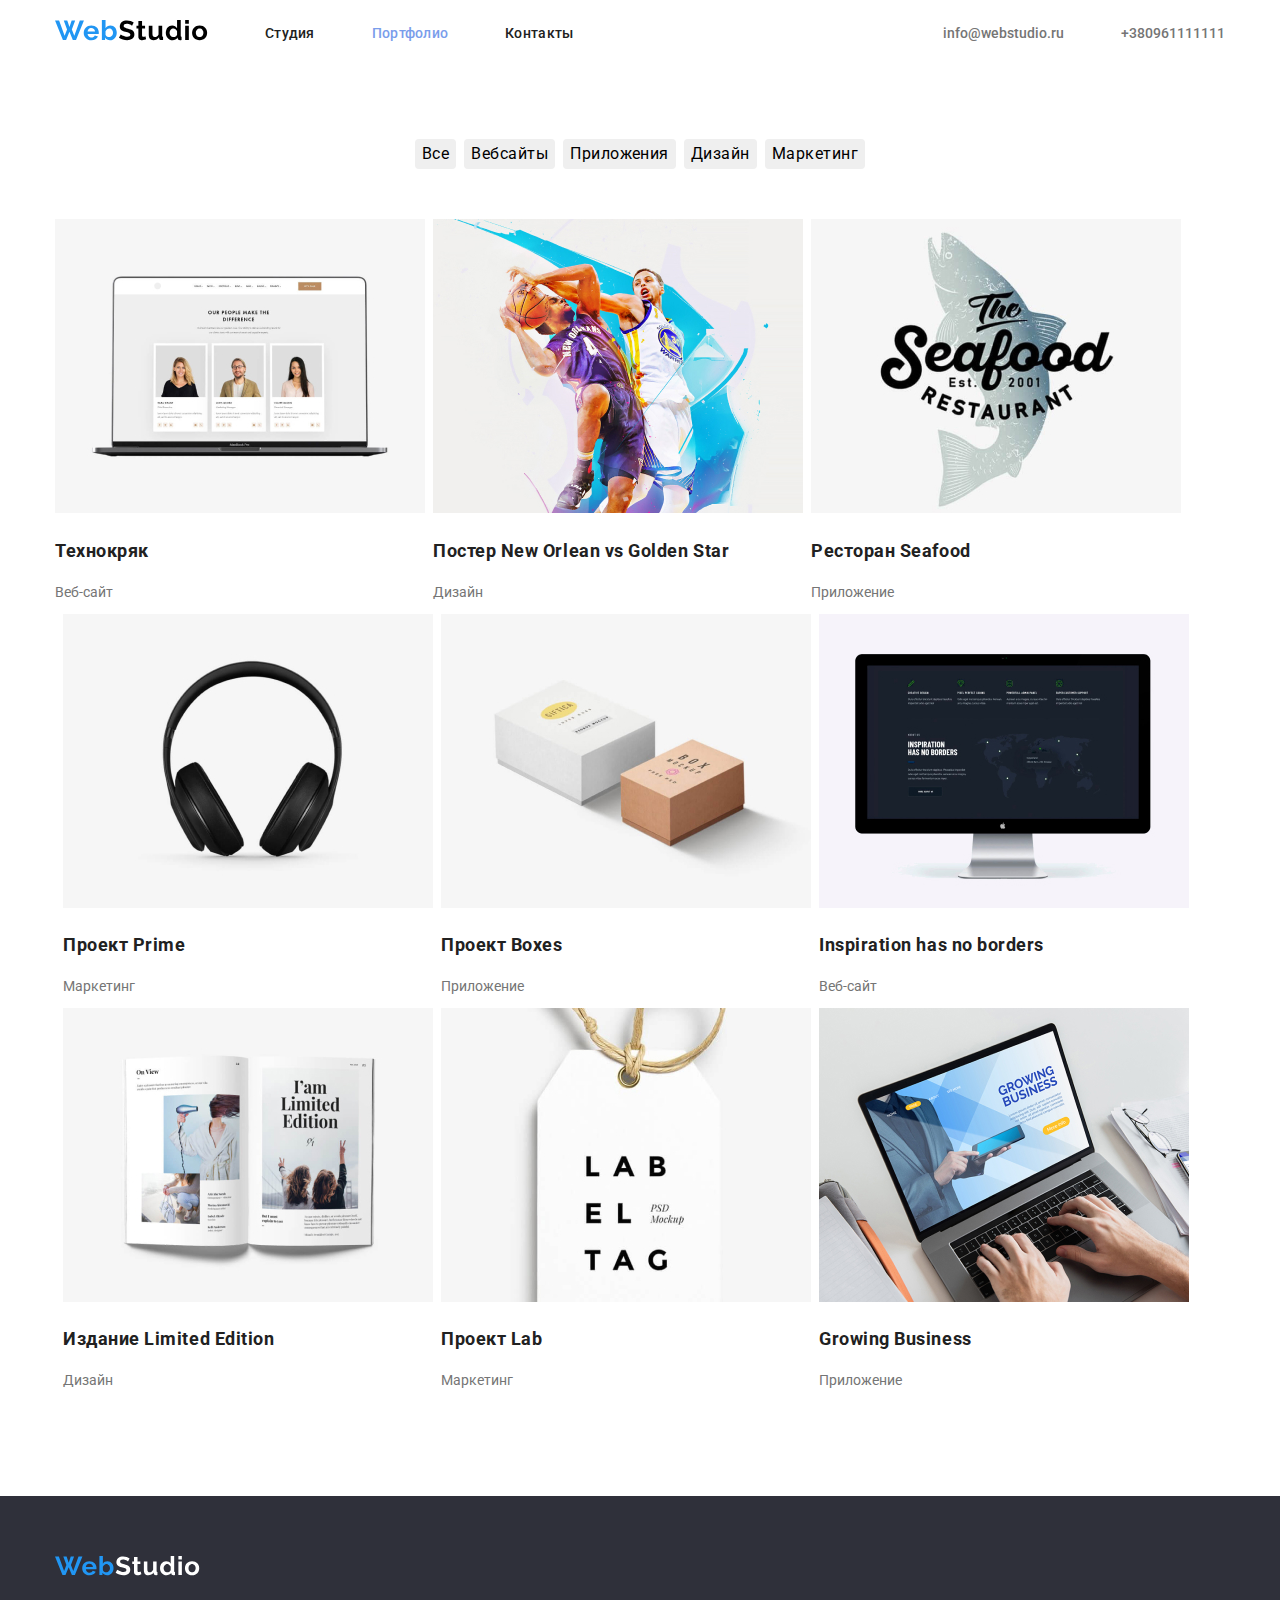
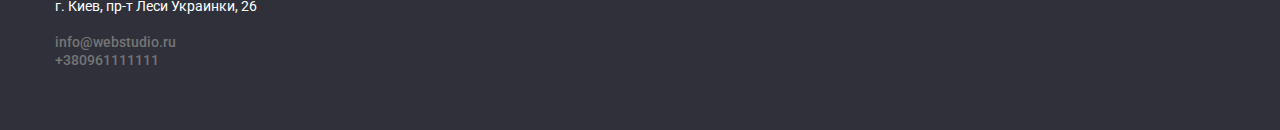
==== portfolio.html @ 3e4b804b "studio pages" ====
<!DOCTYPE html>
<html lang="en">
  <head>
    <meta charset="UTF-8" />
    <meta name="viewport" content="width=device-width, initial-scale=1.0" />
    <link
      rel="stylesheet"
      href="https://cdnjs.cloudflare.com/ajax/libs/modern-normalize/0.7.0/modern-normalize.min.css"
    />
    <link rel="stylesheet" href="./css/style.css" />
    <link
      href="https://fonts.googleapis.com/css2?family=Raleway:wght@700&family=Roboto:wght@400;500;700;900&display=swap"
        rel="stylesheet">
   
    <title>Portfolio</title>
  </head>
  <body>
    <!--Header-->
    <header>
      <div class="container menu-nav">
        <nav class="menu-nav">
    
          <ul class="navigation main-nav">
            <li class="item"> <a href=./index.html><img src="./images/WebStudio.svg" width="153" alt="logo" /></a></li>
            <li class="item"><a class="link" href=./index.html> Студия</a></li>
            <li class="item"><a class="link current" href=./portfolio.html>Портфолио</a></li>
            <li class="item"><a class="link" href="Контакты">Контакты</a></li>
          </ul>
        </nav>
    
    
        <ul class="contacts-nav">
          <li class="item">
            <a class="link-address" href="mailto:info@webstudio.ru">info@webstudio.ru</a>
          </li>
          <li class="item">
            <a class="link-address" href="tel:+380961111111">+380961111111</a>
          </li>
        </ul>
      </div>
      </div>
    </header>
    <!--main content-->
    <main>
      <!--section1-->
      <div class="container">
      <section class="portfolio-page">   
        <ul class="portfolio-button">
          <li class="item-button">
            <button class="button-portfolio">Все</button>
          </li>
          <li class="item-button">
            <button class="button-portfolio">Вебсайты</button>
          </li>
          <li class="item-button">
            <button class="button-portfolio">Приложения</button>
          </li>
          <li class="item-button">
            <button class="button-portfolio">Дизайн</button>
          </li>
          <li class="item-button">
            <button class="button-portfolio">Маркетинг</button>
          </li>
        </ul>

        <ul class="portfolio-list">
          <li class="item-button">
            <a class="portfolio-link" href=""
              ><img src="./images/img8.jpg" width="370" alt="card1"
            />
            <h2 class="portfolio-header">Технокряк</h2>
            <p>Веб-сайт</p></a>
          </li>

          <li class="item-button">
            <a class="portfolio-link" href=""
              ><img src="./images/img9.jpg" width="370" alt="card2"
            />

            <h2 class="portfolio-header">Постер New Orlean vs Golden Star</h2>
            <p>Дизайн</p></a>
          </li>

          <li class="item-button">
            <a class="portfolio-link" href=""
              ><img src="./images/img10.jpg" width="370" alt="card3"
            />

            <h2 class="portfolio-header">Ресторан Seafood</h2>
            <p>Приложение</p></a>
          </li>

          <li class="item-button">
            <a class="portfolio-link" href=""
              ><img src="./images/img11.jpg" width="370" alt="card4"
            />
            <h2 class="portfolio-header">Проект Prime</h2>
            <p>Маркетинг</p></a>
          </li>
          <li class="item-button"> 
            <a class="portfolio-link" href=""
              ><img src="./images/img12.jpg" width="370" alt="card5"
            />
            <h2 class="portfolio-header">Проект Boxes</h2>
            <p>Приложение</p></a>
          </li>
          <li class="item-button">
            <a class="portfolio-link" href=""
              ><img src="./images/img13.jpg" width="370" alt="card6"
            />
            <h2 class="portfolio-header">Inspiration has no borders</h2>
            <p>Веб-сайт</p></a>
          </li>
          <li class="item-button">
            <a class="portfolio-link" href=""
              ><img src="./images/img14.jpg" width="370" alt="card7"
            />
            <h2 class="portfolio-header">Издание Limited Edition</h2>
            <p>Дизайн</p></a>
          </li>
          <li class="item-button">
            <a class="portfolio-link" href=""
              ><img src="./images/img15.jpg" width="370" alt="card8"
            />
            <h2 class="portfolio-header">Проект Lab</h2>
            <p>Маркетинг</p></a>
          </li>
          <li class="item-button"> 
            <a class="portfolio-link" href=""
              ><img src="./images/img16.jpg" width="370" alt="card9"
            />
            <h2 class="portfolio-header">Growing Business</h2>
            <p>Приложение</p></a>
          </li>
        </ul>
      </section>
    </div>
    </main>
    <footer>
      <div class="container">
      <a href=./index.html
        ><img src="./images/WebStudiofooter.svg" width="145" alt="logo" />
      </a>
      <br>
      <address>
      <p class="footer-address">
        г. Киев, пр-т Леси Украинки, 26
      </p>
        <a class="link-address" href="mailto:info@webstudio.ru"
          >info@webstudio.ru</a
        >
        <br>
        <a class="link-address" href="tel:+380961111111">+380961111111</a>
      </address>
      </div>
    </footer>
  </body>
</html>
---- css/style.css ----
:root {
  --black-color: #212121;
  --white-color: #ffffff;
  --blue-color: #7a9deb;
  --grey-color: #757575;
  --dark-color: #2f303a;
  --background-color: #e5e5e5;
}

header {
  background-color: var(--white-color);
}
.navigation .link {
  color: var(--black-color);
  font-size: 14px;
  line-height: 1.14;
  font-weight: 500;
  letter-spacing: 0.02em;
  text-decoration: none;
}
.item:not(:last-child) {
  margin-right: 57px;
}

.link.current {
  color: var(--blue-color);
}

.link:hover,
.link:focus,
.link-address:hover,
.link-address:focus {
  color: var(--blue-color);
}

.link-address {
  color: var(--grey-color);
  font-weight: 500;
  font-size: 14px;
  line-height: 1.14;
  text-decoration: none;
  font-style: normal;
}

.banner {
  background-color: var(--dark-color);
  text-align: center;
}

.hero {
  font-weight: 900;
  font-size: 44px;
  line-height: 1.36;
  color: var(--white-color);
  padding-top: 200px;
  margin-bottom: 20px;
}

.button {
  font-size: 16px;
  height: 30px;
  color: var(--white-color);
  background-color: var(--blue-color);
  margin-bottom: 200px;
  border-radius: 4px;
  box-shadow: 0px 4px 4px rgba(0, 0, 0, 0.15);
  border: 1px solid transparent;
  padding: 0 32px 0 32px;
}

.button-portfolio {
  font-weight: 400;
  font-size: 16px;
  line-height: 1.62;
  text-align: center;
  letter-spacing: 0.03em;
  border-radius: 4px;
  border: 1px solid transparent;
}

.button-portfolio:hover,
.button-portfolio:focus {
  background-color: var(--blue-color);
  color: var(--white-color);
}

.about-header {
  font-weight: 700;
  font-size: 14px;
  line-height: 1.14;
  letter-spacing: 0.03em;
  color: var(--black-color);
  padding-bottom: 12px;
}
.section-header {
  font-weight: 700;
  font-size: 36px;
  line-height: 1.16;
  text-align: center;
  letter-spacing: 0.03em;
  padding-bottom: 50px;
  margin: 0;
}

.portfolio-header {
  font-weight: 700;
  font-size: 18px;
  line-height: 0.88;
  letter-spacing: 0.03em;
  line-height: 36px;
  color: var(--black-color);
}
.portfolio-link {
  text-decoration: none;
}

body {
  font-family: Roboto, sans-serif;
}

ul {
  list-style: none;
  margin: 0;
  padding: 0;
}
p {
  color: var(--grey-color);
  font-size: 14px;
}
.team-section {
  background-color: var(--background-color);
  padding-bottom: 92px;
}

footer {
  background-color: var(--dark-color);
  padding-top: 60px;
  padding-bottom: 60px;
}
.footer-address {
  color: var(--white-color);
  font-size: 14px;
  line-height: 1.71;
  text-decoration: none;
  font-style: normal;
}
.container {
  margin-left: auto;
  margin-right: auto;
  padding-left: 15px;
  padding-right: 15px;
  width: 1200px;
}
.menu-nav {
  display: flex;
}
.main-nav {
  display: flex;
  align-items: center;
  padding-top: 20px;
}
.contacts-nav {
  display: flex;
  margin-left: auto;
  padding-top: 20px;
  align-items: center;
}
.points {
  padding-bottom: 94px;
  margin: 0;
}

.top {
  padding-top: 94px;
}

.points-list {
  display: flex;
}

.item-points:not(:last-child) {
  margin-right: 30px;
}
.portfolio-page {
  padding-top: 94px;
  padding-bottom: 94px;
}
.portfolio-button {
  display: flex;
  justify-content: center;
  margin-bottom: 50px;
  margin-top: 0;
}
.item-button + .item-button {
  margin-left: 8px;
}
.portfolio-list {
  display: flex;
  flex-wrap: wrap;
}
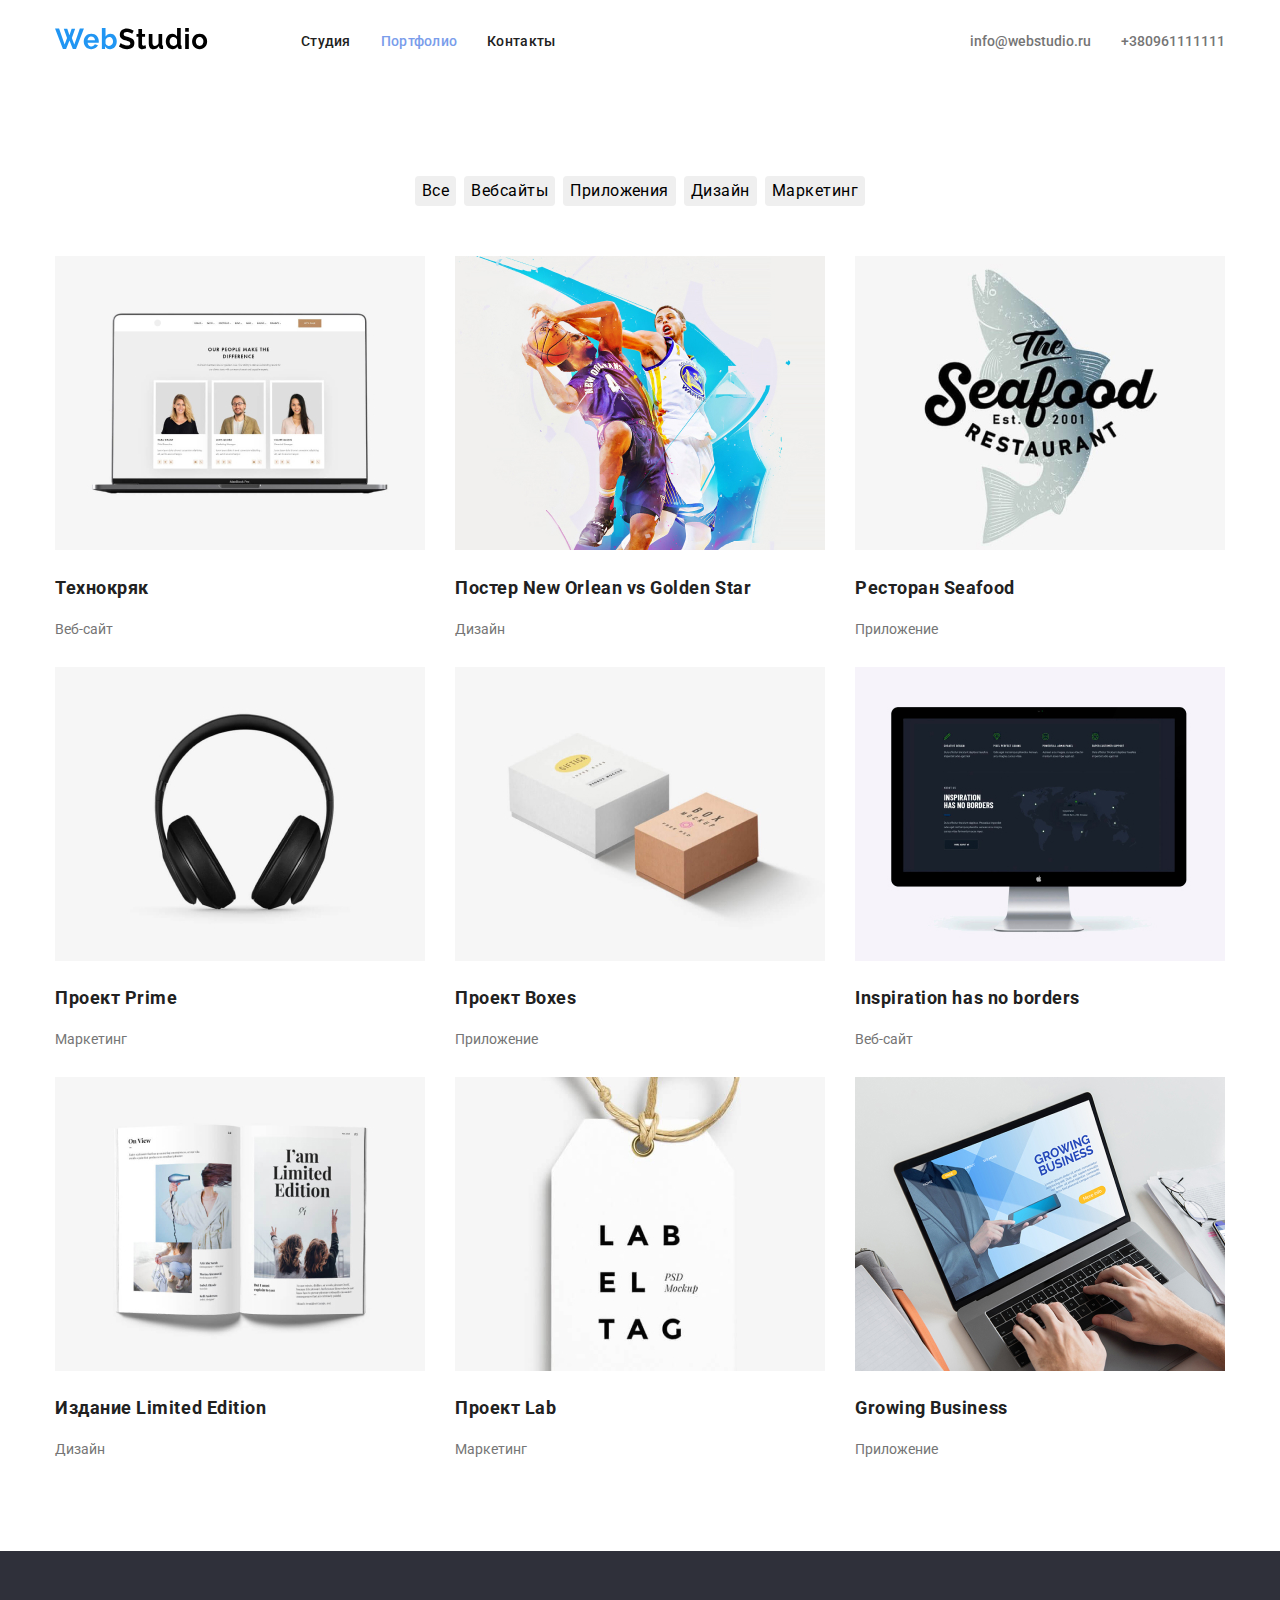
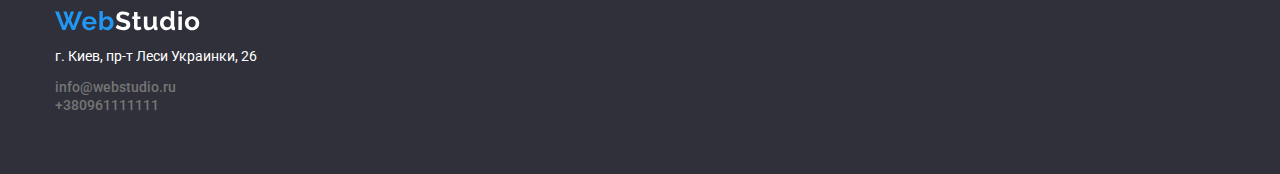
==== commit 6f533fe2: "портфолио" ====
--- a/portfolio.html
+++ b/portfolio.html
@@ -19,9 +19,8 @@
     <header>
       <div class="container menu-nav">
         <nav class="menu-nav">
-    
+    <a class="logo" href=./index.html><img src="./images/WebStudio.svg" width="153" alt="logo" /></a>
           <ul class="navigation main-nav">
-            <li class="item"> <a href=./index.html><img src="./images/WebStudio.svg" width="153" alt="logo" /></a></li>
             <li class="item"><a class="link" href=./index.html> Студия</a></li>
             <li class="item"><a class="link current" href=./portfolio.html>Портфолио</a></li>
             <li class="item"><a class="link" href="Контакты">Контакты</a></li>
@@ -43,8 +42,9 @@
     <!--main content-->
     <main>
       <!--section1-->
+      
+      <section class="portfolio-page"> 
       <div class="container">
-      <section class="portfolio-page">   
         <ul class="portfolio-button">
           <li class="item-button">
             <button class="button-portfolio">Все</button>
@@ -62,9 +62,10 @@
             <button class="button-portfolio">Маркетинг</button>
           </li>
         </ul>
-
+        
+      
         <ul class="portfolio-list">
-          <li class="item-button">
+          <li class="item-button-portfolio">
             <a class="portfolio-link" href=""
               ><img src="./images/img8.jpg" width="370" alt="card1"
             />
@@ -72,7 +73,7 @@
             <p>Веб-сайт</p></a>
           </li>
 
-          <li class="item-button">
+          <li class="item-button-portfolio">
             <a class="portfolio-link" href=""
               ><img src="./images/img9.jpg" width="370" alt="card2"
             />
@@ -81,7 +82,7 @@
             <p>Дизайн</p></a>
           </li>
 
-          <li class="item-button">
+          <li class="item-button-portfolio">
             <a class="portfolio-link" href=""
               ><img src="./images/img10.jpg" width="370" alt="card3"
             />
@@ -90,42 +91,42 @@
             <p>Приложение</p></a>
           </li>
 
-          <li class="item-button">
+          <li class="item-button-portfolio">
             <a class="portfolio-link" href=""
               ><img src="./images/img11.jpg" width="370" alt="card4"
             />
             <h2 class="portfolio-header">Проект Prime</h2>
             <p>Маркетинг</p></a>
           </li>
-          <li class="item-button"> 
+          <li class="item-button-portfolio"> 
             <a class="portfolio-link" href=""
               ><img src="./images/img12.jpg" width="370" alt="card5"
             />
             <h2 class="portfolio-header">Проект Boxes</h2>
             <p>Приложение</p></a>
           </li>
-          <li class="item-button">
+          <li class="item-button-portfolio">
             <a class="portfolio-link" href=""
               ><img src="./images/img13.jpg" width="370" alt="card6"
             />
             <h2 class="portfolio-header">Inspiration has no borders</h2>
             <p>Веб-сайт</p></a>
           </li>
-          <li class="item-button">
+          <li class="item-button-portfolio">
             <a class="portfolio-link" href=""
               ><img src="./images/img14.jpg" width="370" alt="card7"
             />
             <h2 class="portfolio-header">Издание Limited Edition</h2>
             <p>Дизайн</p></a>
           </li>
-          <li class="item-button">
+          <li class="item-button-portfolio">
             <a class="portfolio-link" href=""
               ><img src="./images/img15.jpg" width="370" alt="card8"
             />
             <h2 class="portfolio-header">Проект Lab</h2>
             <p>Маркетинг</p></a>
           </li>
-          <li class="item-button"> 
+          <li class="item-button-portfolio"> 
             <a class="portfolio-link" href=""
               ><img src="./images/img16.jpg" width="370" alt="card9"
             />
@@ -133,8 +134,10 @@
             <p>Приложение</p></a>
           </li>
         </ul>
+        </div>
       </section>
-    </div>
+      
+    
     </main>
     <footer>
       <div class="container">
--- a/css/style.css
+++ b/css/style.css
@@ -19,7 +19,12 @@
   text-decoration: none;
 }
 .item:not(:last-child) {
-  margin-right: 57px;
+  margin-right: 30px;
+}
+.item {
+  display: block;
+  padding-top: 32px;
+  padding-bottom: 32px;
 }
 
 .link.current {
@@ -45,6 +50,8 @@
 .banner {
   background-color: var(--dark-color);
   text-align: center;
+  padding-top: 200px;
+  padding-bottom: 200px;
 }
 
 .hero {
@@ -52,8 +59,8 @@
   font-size: 44px;
   line-height: 1.36;
   color: var(--white-color);
-  padding-top: 200px;
   margin-bottom: 20px;
+  margin-top: 0;
 }
 
 .button {
@@ -61,7 +68,6 @@
   height: 30px;
   color: var(--white-color);
   background-color: var(--blue-color);
-  margin-bottom: 200px;
   border-radius: 4px;
   box-shadow: 0px 4px 4px rgba(0, 0, 0, 0.15);
   border: 1px solid transparent;
@@ -90,15 +96,22 @@
   line-height: 1.14;
   letter-spacing: 0.03em;
   color: var(--black-color);
-  padding-bottom: 12px;
-}
+  margin-top: 0;
+  margin-bottom: 12px;
+}
+
+.team-name {
+  padding-top: 30px;
+  padding-bottom: 30px;
+}
+
 .section-header {
   font-weight: 700;
   font-size: 36px;
   line-height: 1.16;
   text-align: center;
   letter-spacing: 0.03em;
-  padding-bottom: 50px;
+
   margin: 0;
 }
 
@@ -126,10 +139,13 @@
 p {
   color: var(--grey-color);
   font-size: 14px;
+  margin-top: 0;
+  margin-bottom: 0;
 }
 .team-section {
   background-color: var(--background-color);
   padding-bottom: 92px;
+  padding-top: 92px;
 }
 
 footer {
@@ -143,6 +159,8 @@
   line-height: 1.71;
   text-decoration: none;
   font-style: normal;
+  margin-top: 9px;
+  margin-bottom: 9px;
 }
 .container {
   margin-left: auto;
@@ -153,17 +171,22 @@
 }
 .menu-nav {
   display: flex;
-}
+  align-items: center;
+}
+
 .main-nav {
   display: flex;
   align-items: center;
-  padding-top: 20px;
-}
+}
+.logo {
+  margin-right: 93px;
+}
+
 .contacts-nav {
   display: flex;
+
+  align-items: center;
   margin-left: auto;
-  padding-top: 20px;
-  align-items: center;
 }
 .points {
   padding-bottom: 94px;
@@ -176,6 +199,12 @@
 
 .points-list {
   display: flex;
+  margin-top: 50px;
+}
+
+.team-list {
+  display: flex;
+  margin-top: 50px;
 }
 
 .item-points:not(:last-child) {
@@ -194,7 +223,34 @@
 .item-button + .item-button {
   margin-left: 8px;
 }
+
+.item-button-portfolio {
+  margin-right: 30px;
+  margin-bottom: 30px;
+}
+.item-button-portfolio:nth-child(3n) {
+  margin-right: 0;
+}
+
+.item-button-portfolio:nth-child(n + 7) {
+  margin-bottom: 0px;
+}
+
 .portfolio-list {
   display: flex;
   flex-wrap: wrap;
-}
+  margin: 0;
+  padding: 0;
+}
+.points-list .item {
+  width: calc((100%-90px) / 4);
+}
+.points-list .item-points {
+  width: calc((100%-60px) / 3);
+}
+.team-list .item-points {
+  width: calc((100%-90px) / 4);
+}
+.portfolio-list .item-button-portfolio {
+  width: calc((100%-60px) / 3);
+}
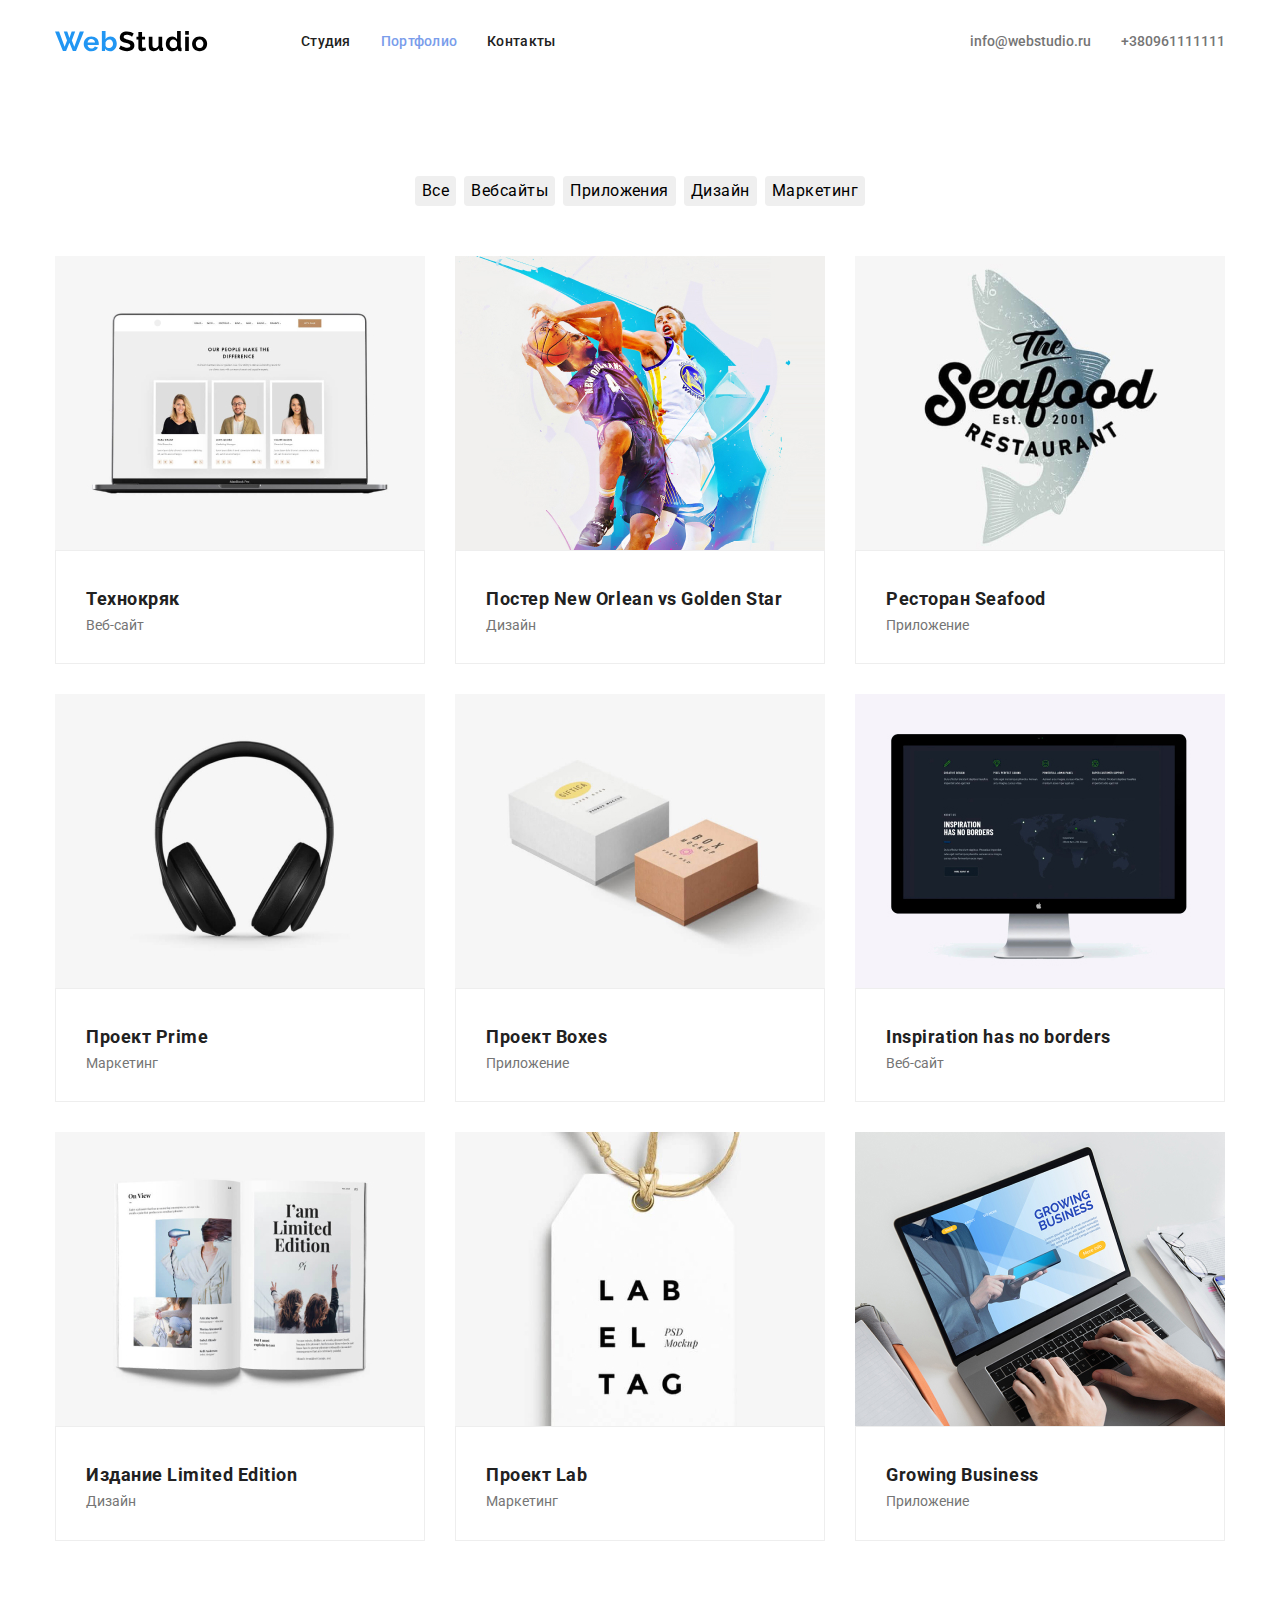
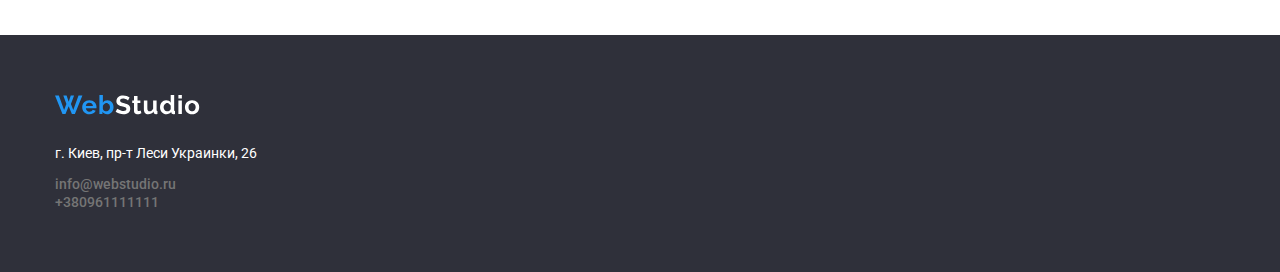
==== commit 05e7cb38: "update 02.09" ====
--- a/portfolio.html
+++ b/portfolio.html
@@ -69,69 +69,85 @@
             <a class="portfolio-link" href=""
               ><img src="./images/img8.jpg" width="370" alt="card1"
             />
+            <div class="portfolio-name">
             <h2 class="portfolio-header">Технокряк</h2>
             <p>Веб-сайт</p></a>
+            </div>
           </li>
 
           <li class="item-button-portfolio">
             <a class="portfolio-link" href=""
               ><img src="./images/img9.jpg" width="370" alt="card2"
             />
-
+          <div class="portfolio-name">
             <h2 class="portfolio-header">Постер New Orlean vs Golden Star</h2>
             <p>Дизайн</p></a>
+            </div>
           </li>
 
           <li class="item-button-portfolio">
             <a class="portfolio-link" href=""
               ><img src="./images/img10.jpg" width="370" alt="card3"
             />
-
+          <div class="portfolio-name">
             <h2 class="portfolio-header">Ресторан Seafood</h2>
             <p>Приложение</p></a>
+            </div>
           </li>
 
           <li class="item-button-portfolio">
             <a class="portfolio-link" href=""
               ><img src="./images/img11.jpg" width="370" alt="card4"
             />
+            <div class="portfolio-name">
             <h2 class="portfolio-header">Проект Prime</h2>
             <p>Маркетинг</p></a>
+            </div>
           </li>
           <li class="item-button-portfolio"> 
             <a class="portfolio-link" href=""
               ><img src="./images/img12.jpg" width="370" alt="card5"
             />
+            <div class="portfolio-name">
             <h2 class="portfolio-header">Проект Boxes</h2>
             <p>Приложение</p></a>
+            </div>
           </li>
           <li class="item-button-portfolio">
             <a class="portfolio-link" href=""
               ><img src="./images/img13.jpg" width="370" alt="card6"
             />
+            <div class="portfolio-name">
             <h2 class="portfolio-header">Inspiration has no borders</h2>
             <p>Веб-сайт</p></a>
+            </div>
           </li>
           <li class="item-button-portfolio">
             <a class="portfolio-link" href=""
               ><img src="./images/img14.jpg" width="370" alt="card7"
             />
+            <div class="portfolio-name">
             <h2 class="portfolio-header">Издание Limited Edition</h2>
             <p>Дизайн</p></a>
+            </div>
           </li>
           <li class="item-button-portfolio">
             <a class="portfolio-link" href=""
               ><img src="./images/img15.jpg" width="370" alt="card8"
             />
+            <div class="portfolio-name">
             <h2 class="portfolio-header">Проект Lab</h2>
             <p>Маркетинг</p></a>
+            </div>
           </li>
           <li class="item-button-portfolio"> 
             <a class="portfolio-link" href=""
               ><img src="./images/img16.jpg" width="370" alt="card9"
             />
+            <div class="portfolio-name">
             <h2 class="portfolio-header">Growing Business</h2>
             <p>Приложение</p></a>
+            </div>
           </li>
         </ul>
         </div>
--- a/css/style.css
+++ b/css/style.css
@@ -103,6 +103,16 @@
 .team-name {
   padding-top: 30px;
   padding-bottom: 30px;
+  text-align: center;
+  background: #ffffff;
+  box-shadow: 0px 1px 3px rgba(0, 0, 0, 0.12), 0px 1px 1px rgba(0, 0, 0, 0.14),
+    0px 2px 1px rgba(0, 0, 0, 0.2);
+  border-radius: 0px 0px 4px 4px;
+}
+
+.portfolio-name {
+  padding: 30px;
+  border: 1px solid #eeeeee;
 }
 
 .section-header {
@@ -122,6 +132,7 @@
   letter-spacing: 0.03em;
   line-height: 36px;
   color: var(--black-color);
+  margin: 0;
 }
 .portfolio-link {
   text-decoration: none;
@@ -142,6 +153,13 @@
   margin-top: 0;
   margin-bottom: 0;
 }
+
+img {
+  display: block;
+  max-width: 100%;
+  height: auto;
+}
+
 .team-section {
   background-color: var(--background-color);
   padding-bottom: 92px;
@@ -243,14 +261,14 @@
   padding: 0;
 }
 .points-list .item {
-  width: calc((100%-90px) / 4);
+  width: calc((100% - 90px) / 4);
 }
 .points-list .item-points {
-  width: calc((100%-60px) / 3);
+  width: calc((100% - 60px) / 3);
 }
 .team-list .item-points {
-  width: calc((100%-90px) / 4);
+  width: calc((100% - 90px) / 4);
 }
 .portfolio-list .item-button-portfolio {
-  width: calc((100%-60px) / 3);
-}
+  width: calc((100% - 60px) / 3);
+}
